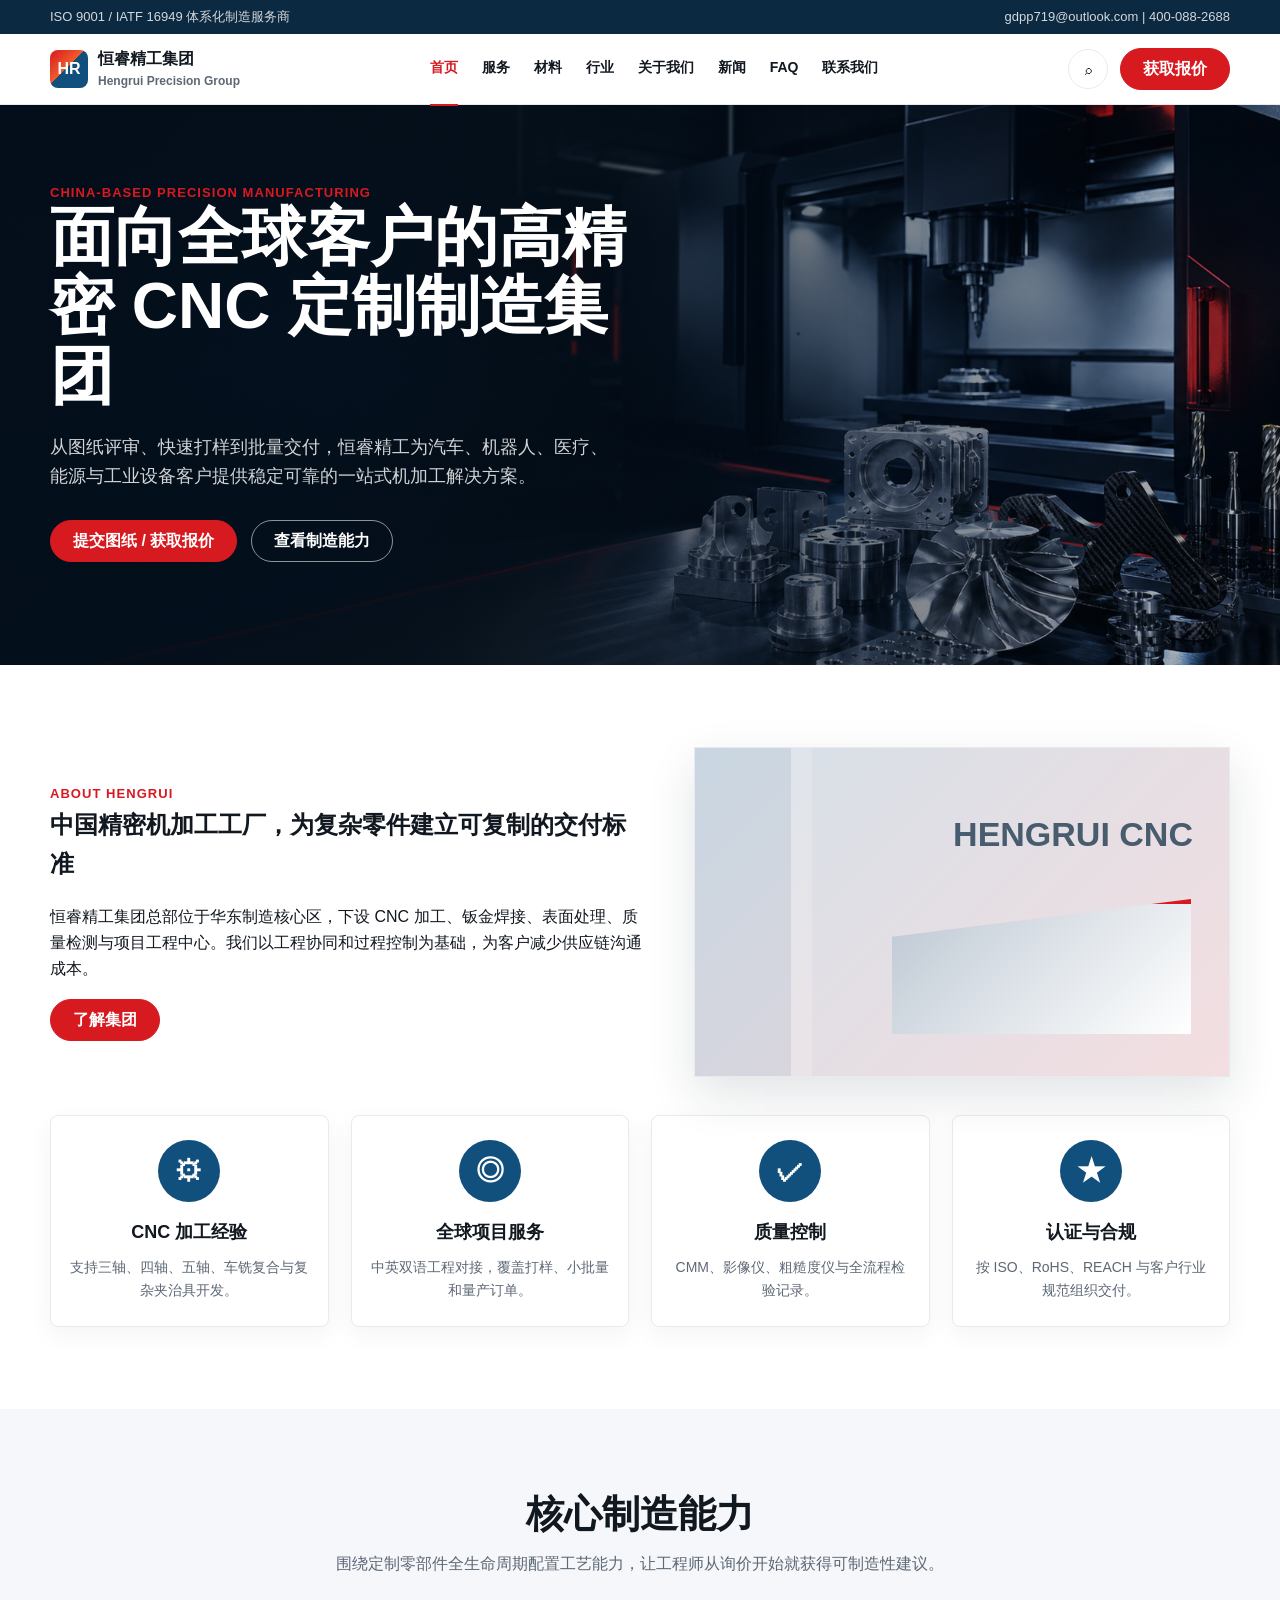
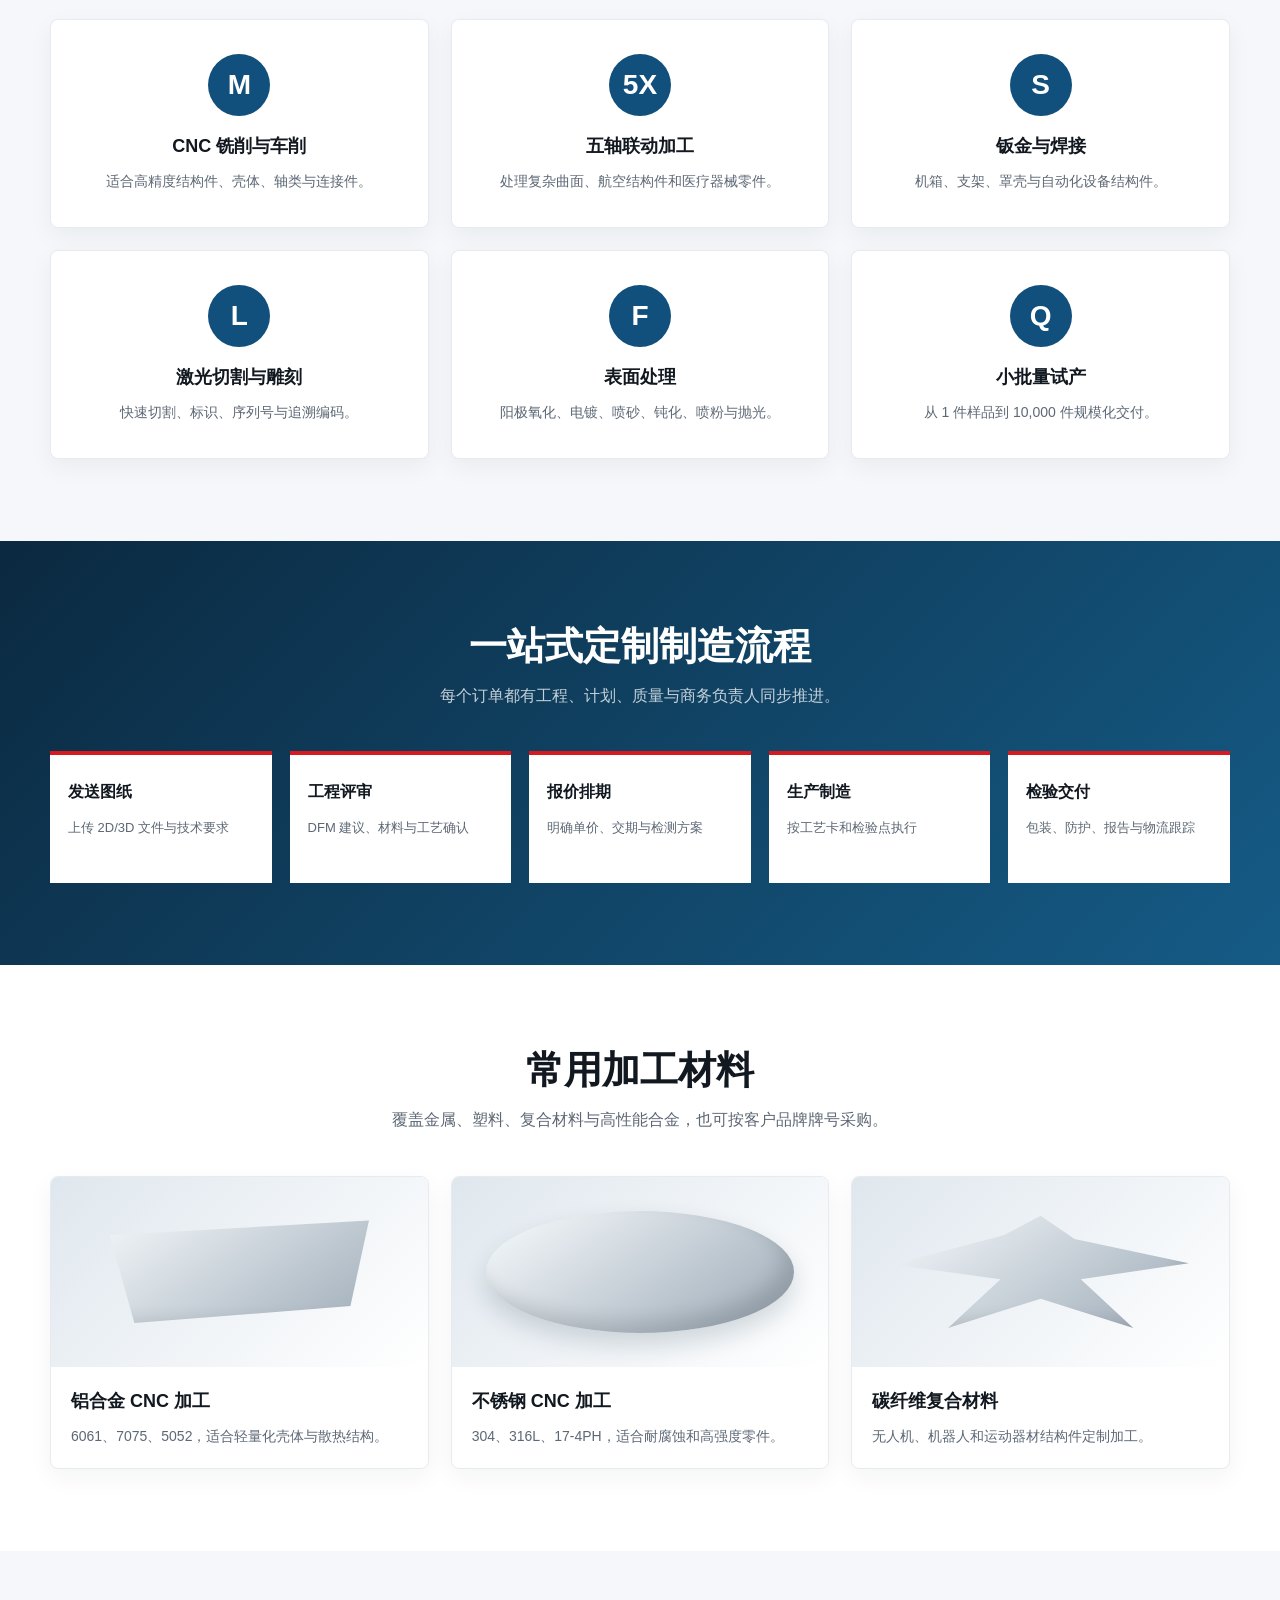
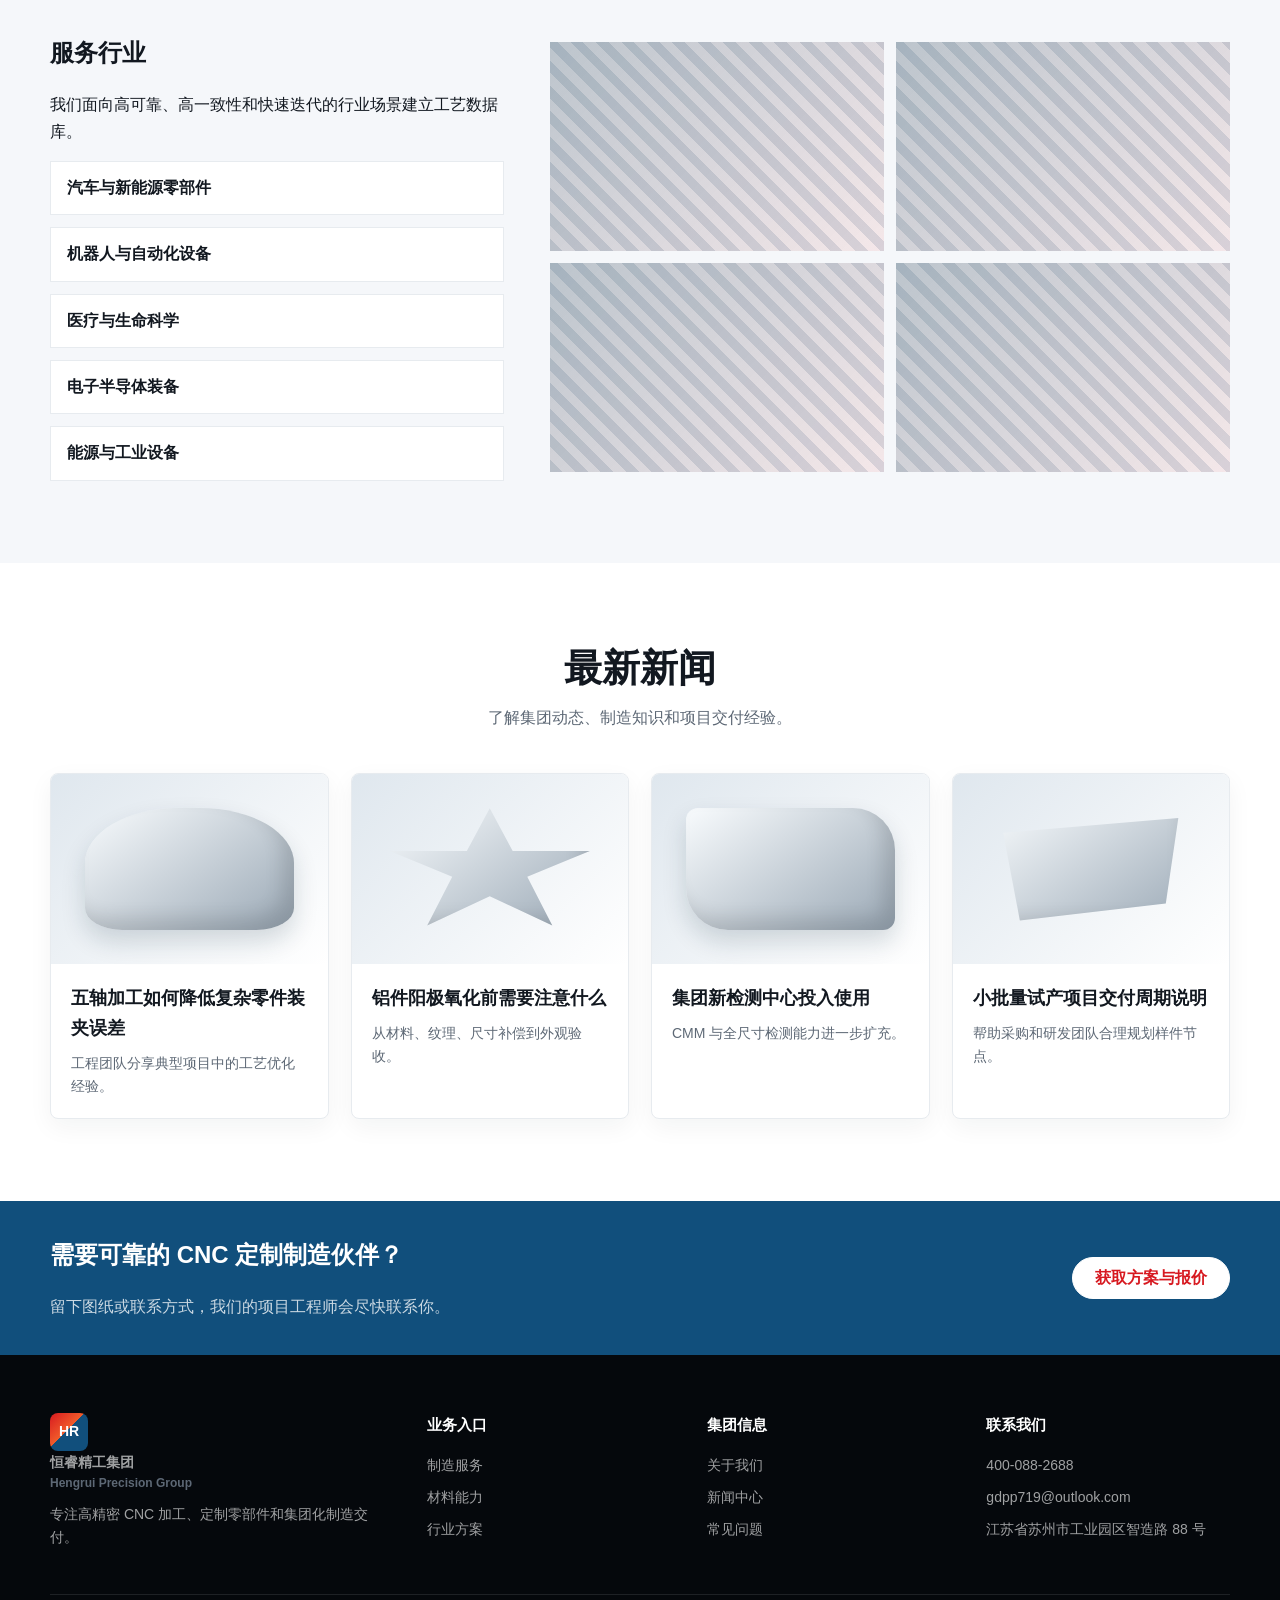
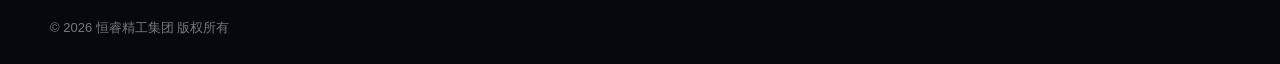
==== index.html @ 9d96287d "Add files via upload" ====
<!doctype html>
<html lang="zh-CN">
<head>
  <meta charset="utf-8">
  <meta name="viewport" content="width=device-width, initial-scale=1">
  <title>恒睿精工集团 | CNC 机加工与定制制造</title>
  <meta name="description" content="恒睿精工集团提供 CNC 加工、五轴加工、钣金、表面处理与小批量定制制造服务。">
  <link rel="stylesheet" href="styles.css">
</head>
<body>
  <div class="topbar"><div class="container"><span>ISO 9001 / IATF 16949 体系化制造服务商</span><span>gdpp719@outlook.com | 400-088-2688</span></div></div>
  <header class="site-header"><nav class="container nav">
    <a class="brand" href="index.html"><span class="brand-mark">HR</span><span>恒睿精工集团<small>Hengrui Precision Group</small></span></a>
    <div class="nav-links"><a class="active" href="index.html">首页</a><a href="services.html">服务</a><a href="materials.html">材料</a><a href="industries.html">行业</a><a href="about.html">关于我们</a><a href="news.html">新闻</a><a href="faq.html">FAQ</a><a href="contact.html">联系我们</a></div>
    <div class="nav-actions"><button class="icon-btn" aria-label="搜索">⌕</button><a class="btn" href="contact.html">获取报价</a><button class="menu-toggle" aria-label="菜单">☰</button></div>
  </nav></header>

  <main>
    <section class="hero">
      <div class="container">
        <div class="hero-copy">
          <div class="eyebrow">China-Based Precision Manufacturing</div>
          <h1>面向全球客户的高精密 CNC 定制制造集团</h1>
          <p>从图纸评审、快速打样到批量交付，恒睿精工为汽车、机器人、医疗、能源与工业设备客户提供稳定可靠的一站式机加工解决方案。</p>
          <div class="hero-actions"><a class="btn" href="contact.html">提交图纸 / 获取报价</a><a class="btn secondary" href="services.html">查看制造能力</a></div>
        </div>
      </div>
    </section>

    <section class="section">
      <div class="container split">
        <div>
          <div class="eyebrow">About Hengrui</div>
          <h2>中国精密机加工工厂，为复杂零件建立可复制的交付标准</h2>
          <p>恒睿精工集团总部位于华东制造核心区，下设 CNC 加工、钣金焊接、表面处理、质量检测与项目工程中心。我们以工程协同和过程控制为基础，为客户减少供应链沟通成本。</p>
          <a class="btn" href="about.html">了解集团</a>
        </div>
        <div class="factory-panel" aria-label="集团工厂视觉"></div>
      </div>
      <div class="container feature-row">
        <div class="feature"><div class="symbol">⚙</div><h3>CNC 加工经验</h3><p>支持三轴、四轴、五轴、车铣复合与复杂夹治具开发。</p></div>
        <div class="feature"><div class="symbol">◎</div><h3>全球项目服务</h3><p>中英双语工程对接，覆盖打样、小批量和量产订单。</p></div>
        <div class="feature"><div class="symbol">✓</div><h3>质量控制</h3><p>CMM、影像仪、粗糙度仪与全流程检验记录。</p></div>
        <div class="feature"><div class="symbol">★</div><h3>认证与合规</h3><p>按 ISO、RoHS、REACH 与客户行业规范组织交付。</p></div>
      </div>
    </section>

    <section class="section soft">
      <div class="container">
        <div class="section-head"><h2>核心制造能力</h2><p>围绕定制零部件全生命周期配置工艺能力，让工程师从询价开始就获得可制造性建议。</p></div>
        <div class="cap-grid">
          <a class="cap-card" href="services.html"><div class="cap-icon">M</div><h3>CNC 铣削与车削</h3><p>适合高精度结构件、壳体、轴类与连接件。</p></a>
          <a class="cap-card" href="services.html"><div class="cap-icon">5X</div><h3>五轴联动加工</h3><p>处理复杂曲面、航空结构件和医疗器械零件。</p></a>
          <a class="cap-card" href="services.html"><div class="cap-icon">S</div><h3>钣金与焊接</h3><p>机箱、支架、罩壳与自动化设备结构件。</p></a>
          <a class="cap-card" href="services.html"><div class="cap-icon">L</div><h3>激光切割与雕刻</h3><p>快速切割、标识、序列号与追溯编码。</p></a>
          <a class="cap-card" href="services.html"><div class="cap-icon">F</div><h3>表面处理</h3><p>阳极氧化、电镀、喷砂、钝化、喷粉与抛光。</p></a>
          <a class="cap-card" href="services.html"><div class="cap-icon">Q</div><h3>小批量试产</h3><p>从 1 件样品到 10,000 件规模化交付。</p></a>
        </div>
      </div>
    </section>

    <section class="section dark">
      <div class="container">
        <div class="section-head"><h2>一站式定制制造流程</h2><p>每个订单都有工程、计划、质量与商务负责人同步推进。</p></div>
        <div class="process">
          <div class="process-step"><strong>发送图纸</strong><span>上传 2D/3D 文件与技术要求</span></div>
          <div class="process-step"><strong>工程评审</strong><span>DFM 建议、材料与工艺确认</span></div>
          <div class="process-step"><strong>报价排期</strong><span>明确单价、交期与检测方案</span></div>
          <div class="process-step"><strong>生产制造</strong><span>按工艺卡和检验点执行</span></div>
          <div class="process-step"><strong>检验交付</strong><span>包装、防护、报告与物流跟踪</span></div>
        </div>
      </div>
    </section>

    <section class="section">
      <div class="container">
        <div class="section-head"><h2>常用加工材料</h2><p>覆盖金属、塑料、复合材料与高性能合金，也可按客户品牌牌号采购。</p></div>
        <div class="material-grid">
          <a class="material-card" href="materials.html"><div class="visual part-a"></div><div class="body"><h3>铝合金 CNC 加工</h3><p>6061、7075、5052，适合轻量化壳体与散热结构。</p></div></a>
          <a class="material-card" href="materials.html"><div class="visual part-b"></div><div class="body"><h3>不锈钢 CNC 加工</h3><p>304、316L、17-4PH，适合耐腐蚀和高强度零件。</p></div></a>
          <a class="material-card" href="materials.html"><div class="visual part-c"></div><div class="body"><h3>碳纤维复合材料</h3><p>无人机、机器人和运动器材结构件定制加工。</p></div></a>
        </div>
      </div>
    </section>

    <section class="section soft">
      <div class="container industry-band">
        <div><h2>服务行业</h2><p>我们面向高可靠、高一致性和快速迭代的行业场景建立工艺数据库。</p><div class="industry-list"><a href="industries.html">汽车与新能源零部件</a><a href="industries.html">机器人与自动化设备</a><a href="industries.html">医疗与生命科学</a><a href="industries.html">电子半导体装备</a><a href="industries.html">能源与工业设备</a></div></div>
        <div class="mosaic"><div></div><div></div><div></div><div></div></div>
      </div>
    </section>

    <section class="section">
      <div class="container">
        <div class="section-head"><h2>最新新闻</h2><p>了解集团动态、制造知识和项目交付经验。</p></div>
        <div class="news-grid">
          <a class="news-card" href="news.html"><div class="visual part-d"></div><div class="body"><h3>五轴加工如何降低复杂零件装夹误差</h3><p>工程团队分享典型项目中的工艺优化经验。</p></div></a>
          <a class="news-card" href="news.html"><div class="visual part-e"></div><div class="body"><h3>铝件阳极氧化前需要注意什么</h3><p>从材料、纹理、尺寸补偿到外观验收。</p></div></a>
          <a class="news-card" href="news.html"><div class="visual part-f"></div><div class="body"><h3>集团新检测中心投入使用</h3><p>CMM 与全尺寸检测能力进一步扩充。</p></div></a>
          <a class="news-card" href="news.html"><div class="visual part-a"></div><div class="body"><h3>小批量试产项目交付周期说明</h3><p>帮助采购和研发团队合理规划样件节点。</p></div></a>
        </div>
      </div>
    </section>

    <section class="cta-strip"><div class="container"><div><h2>需要可靠的 CNC 定制制造伙伴？</h2><p>留下图纸或联系方式，我们的项目工程师会尽快联系你。</p></div><a class="btn light" href="contact.html">获取方案与报价</a></div></section>
  </main>
  <footer class="site-footer"><div class="container footer-grid"><div><a class="brand" href="index.html"><span class="brand-mark">HR</span><span>恒睿精工集团<small>Hengrui Precision Group</small></span></a><p>专注高精密 CNC 加工、定制零部件和集团化制造交付。</p></div><div><h3>业务入口</h3><a href="services.html">制造服务</a><a href="materials.html">材料能力</a><a href="industries.html">行业方案</a></div><div><h3>集团信息</h3><a href="about.html">关于我们</a><a href="news.html">新闻中心</a><a href="faq.html">常见问题</a></div><div><h3>联系我们</h3><p>400-088-2688</p><p>gdpp719@outlook.com</p><p>江苏省苏州市工业园区智造路 88 号</p></div></div><div class="container copyright">© 2026 恒睿精工集团 版权所有</div></footer>
  <script src="script.js"></script>
</body>
</html>
---- styles.css ----
:root {
  --ink: #121820;
  --muted: #5d6875;
  --line: #e7ebef;
  --soft: #f5f7fa;
  --navy: #0b2940;
  --blue: #114f7c;
  --red: #d71920;
  --red-dark: #a90f15;
  --white: #fff;
  --shadow: 0 18px 45px rgba(15, 31, 45, .12);
}

* { box-sizing: border-box; }
html { scroll-behavior: smooth; }
body {
  margin: 0;
  color: var(--ink);
  font-family: Arial, "Microsoft YaHei", "PingFang SC", sans-serif;
  background: var(--white);
  line-height: 1.65;
}

a { color: inherit; text-decoration: none; }
img { max-width: 100%; display: block; }
.container { width: min(1180px, calc(100% - 40px)); margin: 0 auto; }

.topbar {
  background: var(--navy);
  color: rgba(255,255,255,.82);
  font-size: 13px;
}
.topbar .container {
  min-height: 34px;
  display: flex;
  align-items: center;
  justify-content: space-between;
  gap: 18px;
}

.site-header {
  position: sticky;
  top: 0;
  z-index: 20;
  background: rgba(255,255,255,.96);
  backdrop-filter: blur(14px);
  border-bottom: 1px solid var(--line);
}
.nav {
  height: 70px;
  display: flex;
  align-items: center;
  justify-content: space-between;
  gap: 24px;
}
.brand {
  display: flex;
  align-items: center;
  gap: 10px;
  font-weight: 800;
  letter-spacing: 0;
}
.brand-mark {
  width: 38px;
  height: 38px;
  display: grid;
  place-items: center;
  color: #fff;
  background: linear-gradient(135deg, var(--red), #f15b2a 45%, var(--blue) 46%);
  border-radius: 8px;
  font-weight: 900;
}
.brand small { display: block; color: var(--muted); font-size: 12px; font-weight: 600; }
.nav-links {
  display: flex;
  align-items: center;
  gap: 24px;
  font-size: 14px;
  font-weight: 700;
}
.nav-links a { padding: 24px 0; border-bottom: 2px solid transparent; }
.nav-links a:hover, .nav-links a.active { color: var(--red); border-color: var(--red); }
.nav-actions { display: flex; align-items: center; gap: 12px; }
.icon-btn, .menu-toggle {
  width: 40px;
  height: 40px;
  border: 1px solid var(--line);
  background: #fff;
  border-radius: 50%;
  display: grid;
  place-items: center;
  cursor: pointer;
}
.menu-toggle { display: none; }
.btn {
  display: inline-flex;
  align-items: center;
  justify-content: center;
  min-height: 42px;
  padding: 0 22px;
  border-radius: 999px;
  background: var(--red);
  color: #fff;
  border: 1px solid var(--red);
  font-weight: 800;
  cursor: pointer;
  transition: .2s ease;
}
.btn:hover { background: var(--red-dark); border-color: var(--red-dark); transform: translateY(-1px); }
.btn.secondary { background: transparent; color: #fff; border-color: rgba(255,255,255,.55); }
.btn.light { background: #fff; color: var(--red); border-color: #fff; }

.hero {
  min-height: 560px;
  color: #fff;
  position: relative;
  overflow: hidden;
  background:
    linear-gradient(90deg, rgba(3,14,26,.94), rgba(3,14,26,.74) 43%, rgba(3,14,26,.25)),
    url("assets/hero-cnc.png") center / cover no-repeat;
}
.hero .container {
  min-height: 560px;
  display: grid;
  align-items: center;
}
.hero-copy { max-width: 620px; padding: 50px 0 76px; }
.eyebrow {
  color: var(--red);
  text-transform: uppercase;
  font-weight: 900;
  font-size: 13px;
  letter-spacing: .08em;
}
h1, h2, h3, p { margin-top: 0; }
h1 {
  font-size: clamp(36px, 5vw, 64px);
  line-height: 1.08;
  margin-bottom: 22px;
  letter-spacing: 0;
}
.hero p { color: rgba(255,255,255,.82); font-size: 18px; max-width: 560px; }
.hero-actions { display: flex; flex-wrap: wrap; gap: 14px; margin-top: 28px; }

.section { padding: 82px 0; }
.section.soft { background: var(--soft); }
.section.dark {
  background: linear-gradient(135deg, var(--navy), #155b86);
  color: #fff;
}
.section-head {
  max-width: 780px;
  margin: 0 auto 42px;
  text-align: center;
}
.section-head h2, .page-intro h1 { font-size: clamp(28px, 3vw, 42px); line-height: 1.2; margin-bottom: 14px; }
.section-head p, .page-intro p { color: var(--muted); }
.section.dark .section-head p { color: rgba(255,255,255,.76); }

.split {
  display: grid;
  grid-template-columns: 1.05fr .95fr;
  gap: 52px;
  align-items: center;
}
.factory-panel {
  min-height: 330px;
  background:
    linear-gradient(135deg, rgba(17,79,124,.15), rgba(215,25,32,.12)),
    linear-gradient(90deg, #e9eef3 0 18%, transparent 18% 22%, #f7f9fb 22%),
    repeating-linear-gradient(90deg, rgba(11,41,64,.08) 0 1px, transparent 1px 62px);
  border: 1px solid var(--line);
  box-shadow: var(--shadow);
  position: relative;
  overflow: hidden;
}
.factory-panel::before {
  content: "HENGRUI CNC";
  position: absolute;
  right: 36px;
  top: 58px;
  color: rgba(11,41,64,.72);
  font-size: 34px;
  font-weight: 900;
}
.factory-panel::after {
  content: "";
  position: absolute;
  inset: auto 38px 42px auto;
  width: 56%;
  height: 130px;
  background: linear-gradient(135deg, #bdc8d3, #fff);
  clip-path: polygon(0 28%, 100% 0, 100% 100%, 0 100%);
  border-top: 5px solid var(--red);
}

.feature-row, .cap-grid, .material-grid, .news-grid, .metric-grid, .industry-grid {
  display: grid;
  gap: 22px;
}
.feature-row { grid-template-columns: repeat(4, 1fr); margin-top: 38px; }
.cap-grid, .material-grid { grid-template-columns: repeat(3, 1fr); }
.news-grid { grid-template-columns: repeat(4, 1fr); }
.metric-grid { grid-template-columns: repeat(4, 1fr); }
.industry-grid { grid-template-columns: repeat(3, 1fr); }

.feature, .cap-card, .material-card, .news-card, .metric, .industry-card, .contact-card, .form-card {
  background: #fff;
  border: 1px solid var(--line);
  border-radius: 8px;
  box-shadow: 0 8px 24px rgba(20, 32, 44, .05);
}
.feature { text-align: center; padding: 24px 18px; }
.feature .symbol, .cap-icon {
  width: 62px;
  height: 62px;
  border-radius: 50%;
  background: var(--blue);
  color: #fff;
  display: grid;
  place-items: center;
  margin: 0 auto 16px;
  font-size: 28px;
  font-weight: 900;
}
.feature h3, .cap-card h3, .material-card h3, .news-card h3, .industry-card h3 { font-size: 18px; margin-bottom: 8px; }
.feature p, .cap-card p, .material-card p, .news-card p, .industry-card p, .contact-card p { color: var(--muted); font-size: 14px; margin-bottom: 0; }

.cap-card { padding: 34px 24px; text-align: center; }
.process {
  display: grid;
  grid-template-columns: repeat(5, 1fr);
  gap: 18px;
}
.process-step {
  background: #fff;
  color: var(--ink);
  border-top: 4px solid var(--red);
  padding: 24px 18px;
  min-height: 132px;
}
.process-step strong { display: block; margin-bottom: 8px; }
.process-step span { color: var(--muted); font-size: 13px; }

.material-card, .news-card, .industry-card { overflow: hidden; }
.visual {
  height: 190px;
  background: linear-gradient(135deg, #dfe7ee, #fff);
  position: relative;
}
.visual.part-a::before, .visual.part-b::before, .visual.part-c::before, .visual.part-d::before, .visual.part-e::before, .visual.part-f::before {
  content: "";
  position: absolute;
  inset: 34px;
  background: linear-gradient(145deg, #f8fbfd, #9aa8b5);
  box-shadow: inset -12px -12px 18px rgba(0,0,0,.12), 0 12px 24px rgba(11,41,64,.16);
}
.visual.part-a::before { border-radius: 16px; clip-path: polygon(8% 20%, 92% 8%, 86% 78%, 16% 92%); }
.visual.part-b::before { border-radius: 50%; }
.visual.part-c::before { clip-path: polygon(2% 44%, 38% 20%, 50% 4%, 61% 23%, 98% 43%, 63% 56%, 80% 96%, 50% 72%, 20% 96%, 37% 56%); }
.visual.part-d::before { border-radius: 45% 45% 18% 18%; }
.visual.part-e::before { clip-path: polygon(50% 0, 61% 35%, 98% 35%, 68% 56%, 80% 96%, 50% 72%, 20% 96%, 32% 56%, 2% 35%, 39% 35%); }
.visual.part-f::before { border-radius: 12px 42px 12px 42px; }
.material-card .body, .news-card .body, .industry-card .body { padding: 20px; }

.industry-band {
  display: grid;
  grid-template-columns: .8fr 1.2fr;
  gap: 46px;
  align-items: center;
}
.industry-list { display: grid; gap: 12px; }
.industry-list a {
  display: flex;
  align-items: center;
  gap: 12px;
  padding: 13px 16px;
  background: #fff;
  border: 1px solid var(--line);
  font-weight: 800;
}
.mosaic {
  display: grid;
  grid-template-columns: repeat(2, 1fr);
  gap: 12px;
}
.mosaic div {
  aspect-ratio: 16/10;
  background:
    linear-gradient(135deg, rgba(11,41,64,.25), rgba(215,25,32,.08)),
    repeating-linear-gradient(45deg, #d9e1e8 0 9px, #f7f9fb 9px 18px);
}

.page-hero {
  min-height: 360px;
  color: #fff;
  background:
    linear-gradient(90deg, rgba(3,14,26,.9), rgba(11,41,64,.62)),
    url("assets/hero-cnc.png") center / cover no-repeat;
  display: grid;
  align-items: center;
}
.page-intro { max-width: 760px; padding: 70px 0; }
.page-intro p { color: rgba(255,255,255,.78); font-size: 18px; }
.crumb { color: rgba(255,255,255,.7); font-size: 14px; margin-bottom: 16px; }

.metric { padding: 28px; }
.metric strong { display: block; color: var(--red); font-size: 36px; line-height: 1; margin-bottom: 10px; }
.timeline { display: grid; gap: 18px; }
.timeline-item { border-left: 4px solid var(--red); padding: 4px 0 4px 20px; }
.timeline-item strong { display: block; font-size: 20px; }

.faq-item { border-bottom: 1px solid var(--line); }
.faq-question {
  width: 100%;
  padding: 22px 0;
  border: 0;
  background: transparent;
  display: flex;
  justify-content: space-between;
  align-items: center;
  text-align: left;
  font-size: 16px;
  font-weight: 800;
  cursor: pointer;
}
.faq-answer { display: none; color: var(--muted); padding: 0 38px 22px 0; }
.faq-item.open .faq-answer { display: block; }

.contact-layout {
  display: grid;
  grid-template-columns: .9fr 1.1fr;
  gap: 32px;
}
.contact-card, .form-card { padding: 28px; }
.contact-card + .contact-card { margin-top: 18px; }
.form-grid { display: grid; grid-template-columns: repeat(2, 1fr); gap: 18px; }
label { display: block; font-weight: 800; font-size: 14px; margin-bottom: 8px; }
input, select, textarea {
  width: 100%;
  border: 1px solid var(--line);
  border-radius: 6px;
  padding: 13px 14px;
  font: inherit;
  background: #fff;
}
textarea { min-height: 132px; resize: vertical; }
.full { grid-column: 1 / -1; }
.form-note { color: var(--muted); font-size: 13px; margin: 14px 0 0; }
.lead-actions { display: flex; flex-wrap: wrap; gap: 12px; margin-top: 18px; }
.success {
  display: none;
  margin-top: 18px;
  padding: 12px 14px;
  background: #eef8f1;
  color: #1d6b36;
  border: 1px solid #cdebd4;
}

.cta-strip {
  background: var(--blue);
  color: #fff;
  padding: 34px 0;
}
.cta-strip .container {
  display: flex;
  align-items: center;
  justify-content: space-between;
  gap: 24px;
}
.cta-strip p { margin-bottom: 0; color: rgba(255,255,255,.78); }

.site-footer {
  background: #05080c;
  color: #fff;
  padding: 58px 0 26px;
}
.footer-grid {
  display: grid;
  grid-template-columns: 1.4fr repeat(3, 1fr);
  gap: 36px;
}
.footer-grid h3 { font-size: 15px; margin-bottom: 16px; }
.footer-grid a, .footer-grid p { color: rgba(255,255,255,.62); font-size: 14px; display: block; margin: 0 0 9px; }
.copyright {
  margin-top: 36px;
  padding-top: 22px;
  border-top: 1px solid rgba(255,255,255,.1);
  color: rgba(255,255,255,.45);
  font-size: 13px;
}

@media (max-width: 920px) {
  .menu-toggle { display: grid; }
  .nav-links {
    position: absolute;
    left: 0;
    right: 0;
    top: 70px;
    display: none;
    padding: 10px 20px 22px;
    background: #fff;
    border-bottom: 1px solid var(--line);
    flex-direction: column;
    align-items: flex-start;
    gap: 0;
  }
  .nav-links.open { display: flex; }
  .nav-links a { width: 100%; padding: 14px 0; }
  .nav-actions .btn { display: none; }
  .split, .industry-band, .contact-layout { grid-template-columns: 1fr; }
  .feature-row, .cap-grid, .material-grid, .news-grid, .metric-grid, .industry-grid, .process {
    grid-template-columns: repeat(2, 1fr);
  }
}

@media (max-width: 620px) {
  .container { width: min(100% - 28px, 1180px); }
  .topbar .container { justify-content: center; text-align: center; }
  .topbar span:last-child { display: none; }
  .hero, .hero .container { min-height: 520px; }
  .hero-copy { padding: 46px 0; }
  .section { padding: 58px 0; }
  .feature-row, .cap-grid, .material-grid, .news-grid, .metric-grid, .industry-grid, .process, .form-grid {
    grid-template-columns: 1fr;
  }
  .cta-strip .container { align-items: flex-start; flex-direction: column; }
  .footer-grid { grid-template-columns: 1fr; }
}
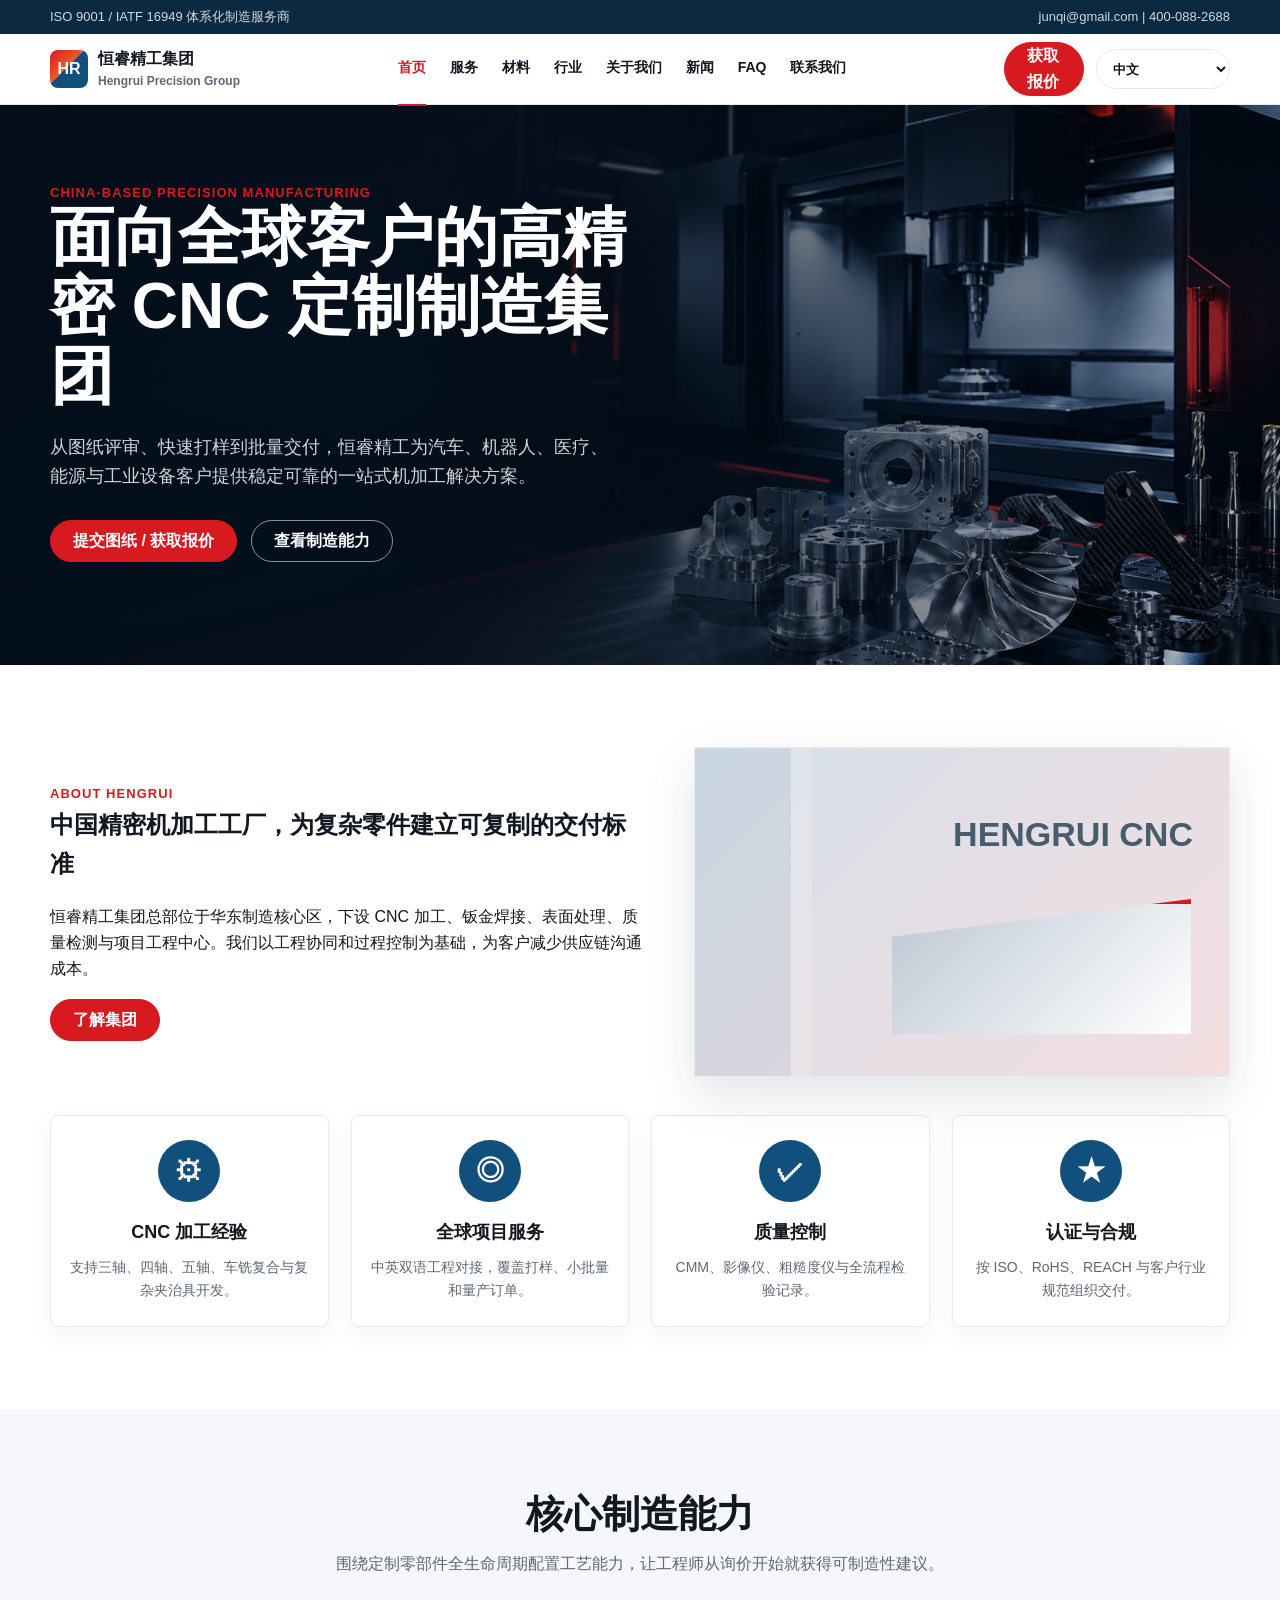
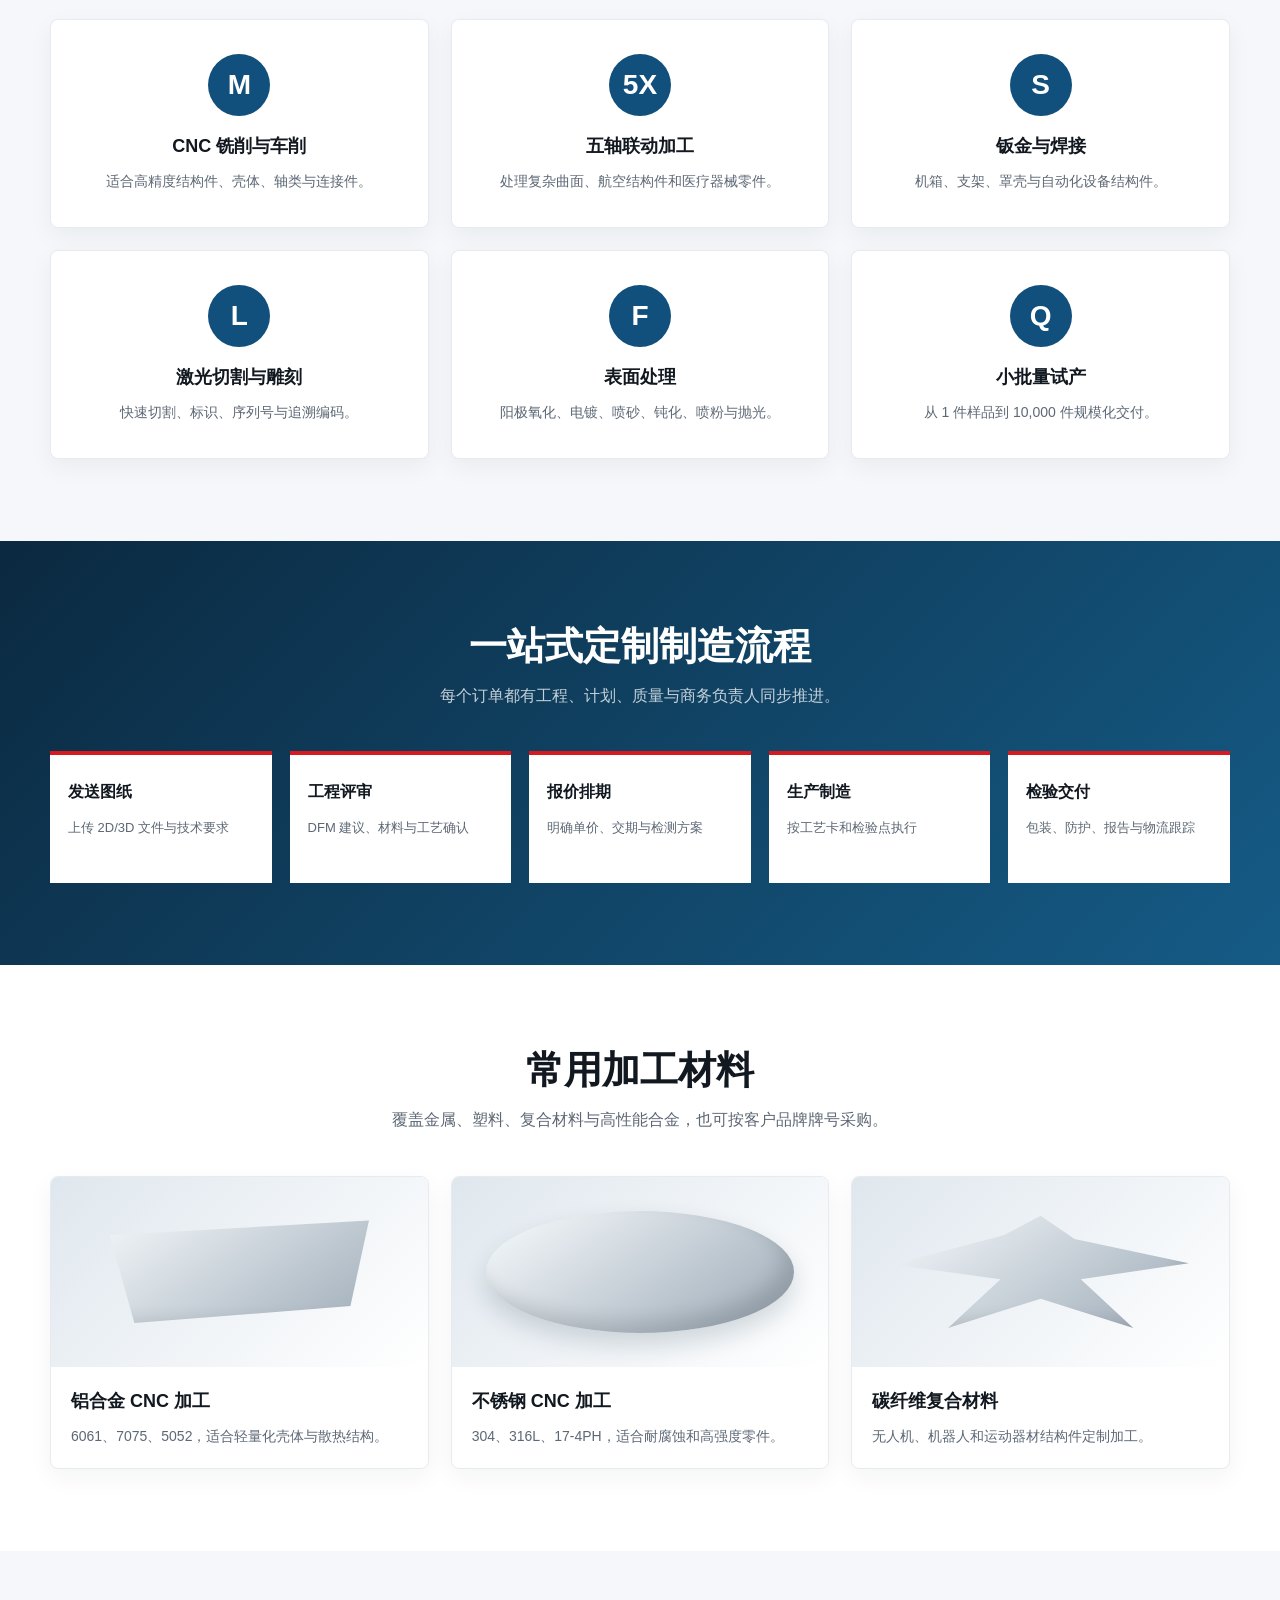
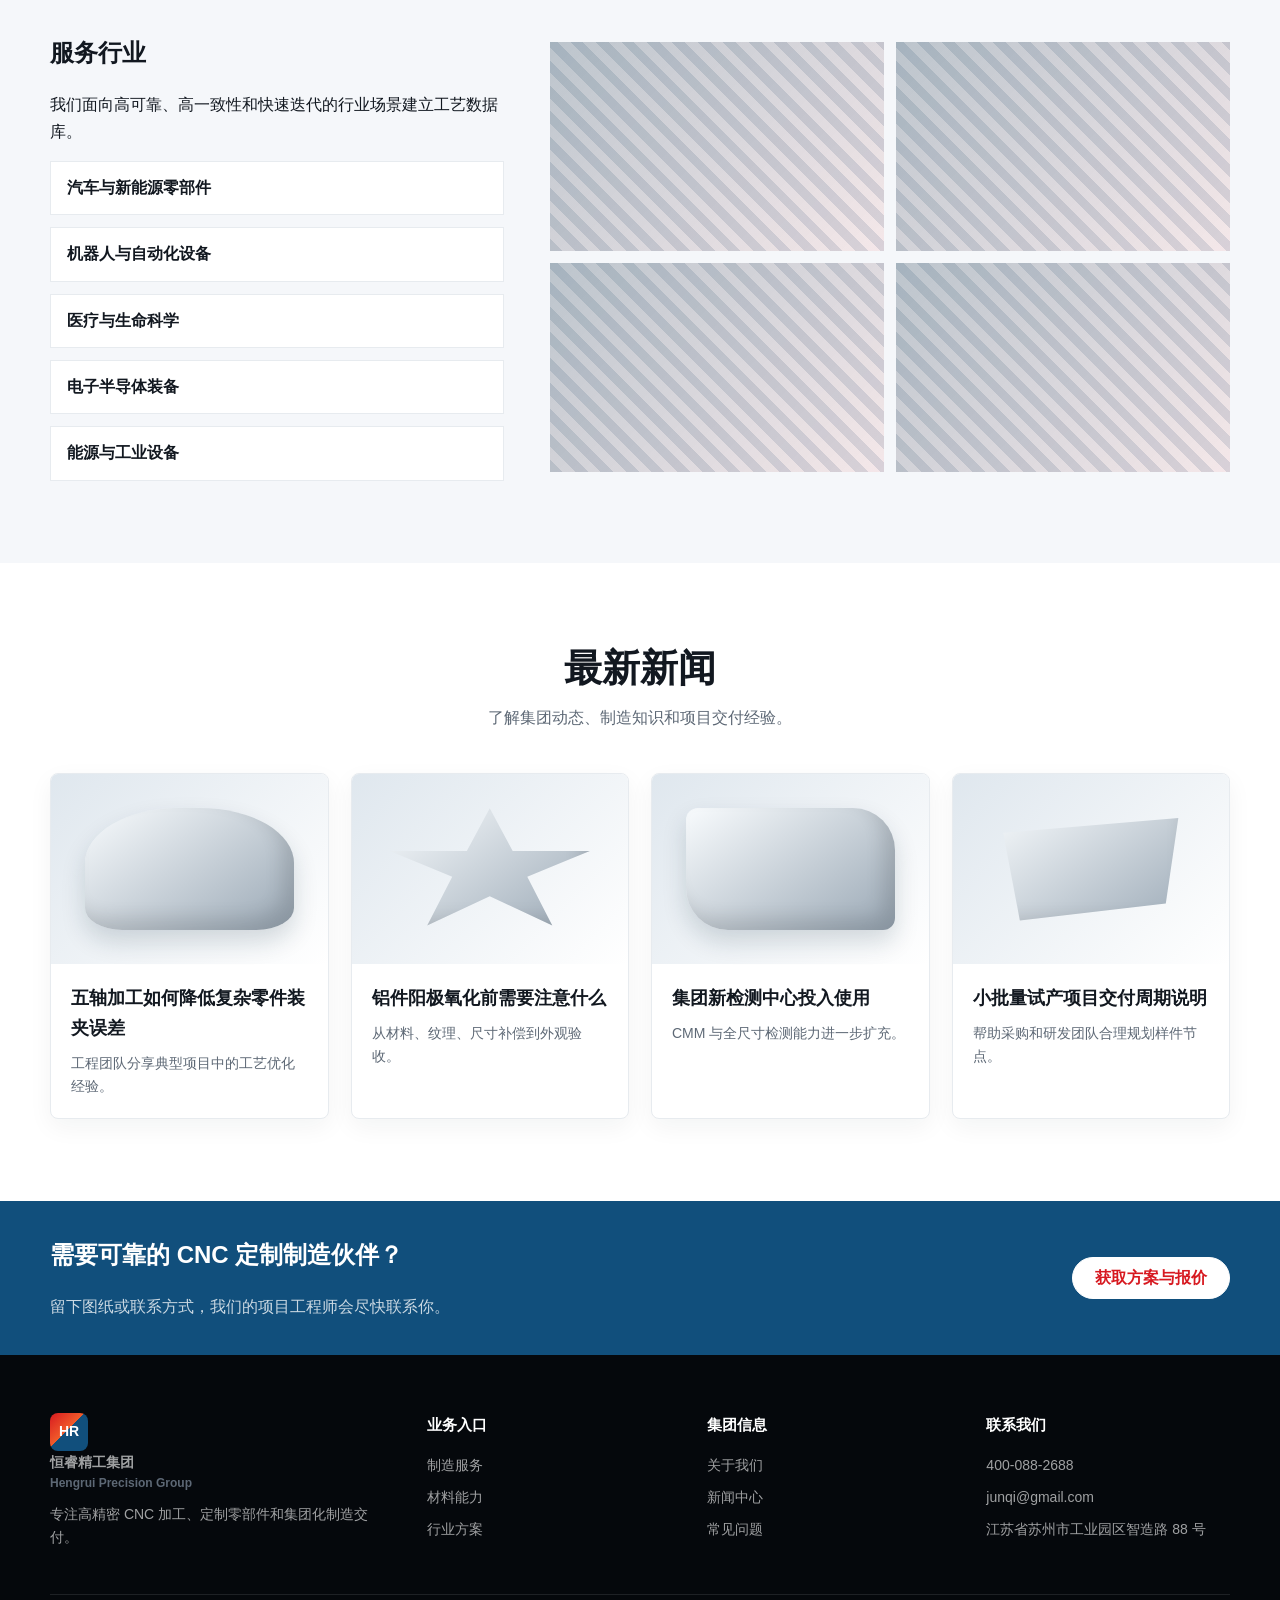
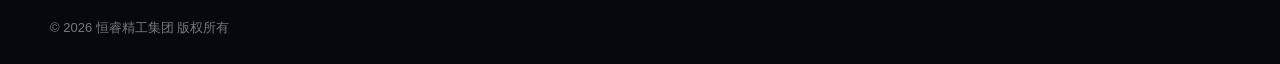
==== commit 447496fb: "Add files via upload" ====
--- a/index.html
+++ b/index.html
@@ -8,11 +8,11 @@
   <link rel="stylesheet" href="styles.css">
 </head>
 <body>
-  <div class="topbar"><div class="container"><span>ISO 9001 / IATF 16949 体系化制造服务商</span><span>gdpp719@outlook.com | 400-088-2688</span></div></div>
+  <div class="topbar"><div class="container"><span>ISO 9001 / IATF 16949 体系化制造服务商</span><span>junqi@gmail.com | 400-088-2688</span></div></div>
   <header class="site-header"><nav class="container nav">
     <a class="brand" href="index.html"><span class="brand-mark">HR</span><span>恒睿精工集团<small>Hengrui Precision Group</small></span></a>
     <div class="nav-links"><a class="active" href="index.html">首页</a><a href="services.html">服务</a><a href="materials.html">材料</a><a href="industries.html">行业</a><a href="about.html">关于我们</a><a href="news.html">新闻</a><a href="faq.html">FAQ</a><a href="contact.html">联系我们</a></div>
-    <div class="nav-actions"><button class="icon-btn" aria-label="搜索">⌕</button><a class="btn" href="contact.html">获取报价</a><button class="menu-toggle" aria-label="菜单">☰</button></div>
+    <div class="nav-actions"><a class="btn" href="contact.html">获取报价</a><select class="language-select" aria-label="Language"><option value="zh">中文</option><option value="en">English</option><option value="ko">한국어</option><option value="ja">日本語</option><option value="es">Español</option></select><button class="menu-toggle" aria-label="菜单">☰</button></div>
   </nav></header>
 
   <main>
@@ -104,7 +104,7 @@
 
     <section class="cta-strip"><div class="container"><div><h2>需要可靠的 CNC 定制制造伙伴？</h2><p>留下图纸或联系方式，我们的项目工程师会尽快联系你。</p></div><a class="btn light" href="contact.html">获取方案与报价</a></div></section>
   </main>
-  <footer class="site-footer"><div class="container footer-grid"><div><a class="brand" href="index.html"><span class="brand-mark">HR</span><span>恒睿精工集团<small>Hengrui Precision Group</small></span></a><p>专注高精密 CNC 加工、定制零部件和集团化制造交付。</p></div><div><h3>业务入口</h3><a href="services.html">制造服务</a><a href="materials.html">材料能力</a><a href="industries.html">行业方案</a></div><div><h3>集团信息</h3><a href="about.html">关于我们</a><a href="news.html">新闻中心</a><a href="faq.html">常见问题</a></div><div><h3>联系我们</h3><p>400-088-2688</p><p>gdpp719@outlook.com</p><p>江苏省苏州市工业园区智造路 88 号</p></div></div><div class="container copyright">© 2026 恒睿精工集团 版权所有</div></footer>
+  <footer class="site-footer"><div class="container footer-grid"><div><a class="brand" href="index.html"><span class="brand-mark">HR</span><span>恒睿精工集团<small>Hengrui Precision Group</small></span></a><p>专注高精密 CNC 加工、定制零部件和集团化制造交付。</p></div><div><h3>业务入口</h3><a href="services.html">制造服务</a><a href="materials.html">材料能力</a><a href="industries.html">行业方案</a></div><div><h3>集团信息</h3><a href="about.html">关于我们</a><a href="news.html">新闻中心</a><a href="faq.html">常见问题</a></div><div><h3>联系我们</h3><p>400-088-2688</p><p>junqi@gmail.com</p><p>江苏省苏州市工业园区智造路 88 号</p></div></div><div class="container copyright">© 2026 恒睿精工集团 版权所有</div></footer>
   <script src="script.js"></script>
 </body>
 </html>
--- a/styles.css
+++ b/styles.css
@@ -81,6 +81,18 @@
 .nav-links a { padding: 24px 0; border-bottom: 2px solid transparent; }
 .nav-links a:hover, .nav-links a.active { color: var(--red); border-color: var(--red); }
 .nav-actions { display: flex; align-items: center; gap: 12px; }
+.language-select {
+  height: 40px;
+  min-width: 104px;
+  border: 1px solid var(--line);
+  border-radius: 999px;
+  background: #fff;
+  color: var(--ink);
+  padding: 0 12px;
+  font-size: 13px;
+  font-weight: 800;
+  cursor: pointer;
+}
 .icon-btn, .menu-toggle {
   width: 40px;
   height: 40px;
@@ -408,6 +420,7 @@
   .nav-links.open { display: flex; }
   .nav-links a { width: 100%; padding: 14px 0; }
   .nav-actions .btn { display: none; }
+  .language-select { min-width: 92px; }
   .split, .industry-band, .contact-layout { grid-template-columns: 1fr; }
   .feature-row, .cap-grid, .material-grid, .news-grid, .metric-grid, .industry-grid, .process {
     grid-template-columns: repeat(2, 1fr);
